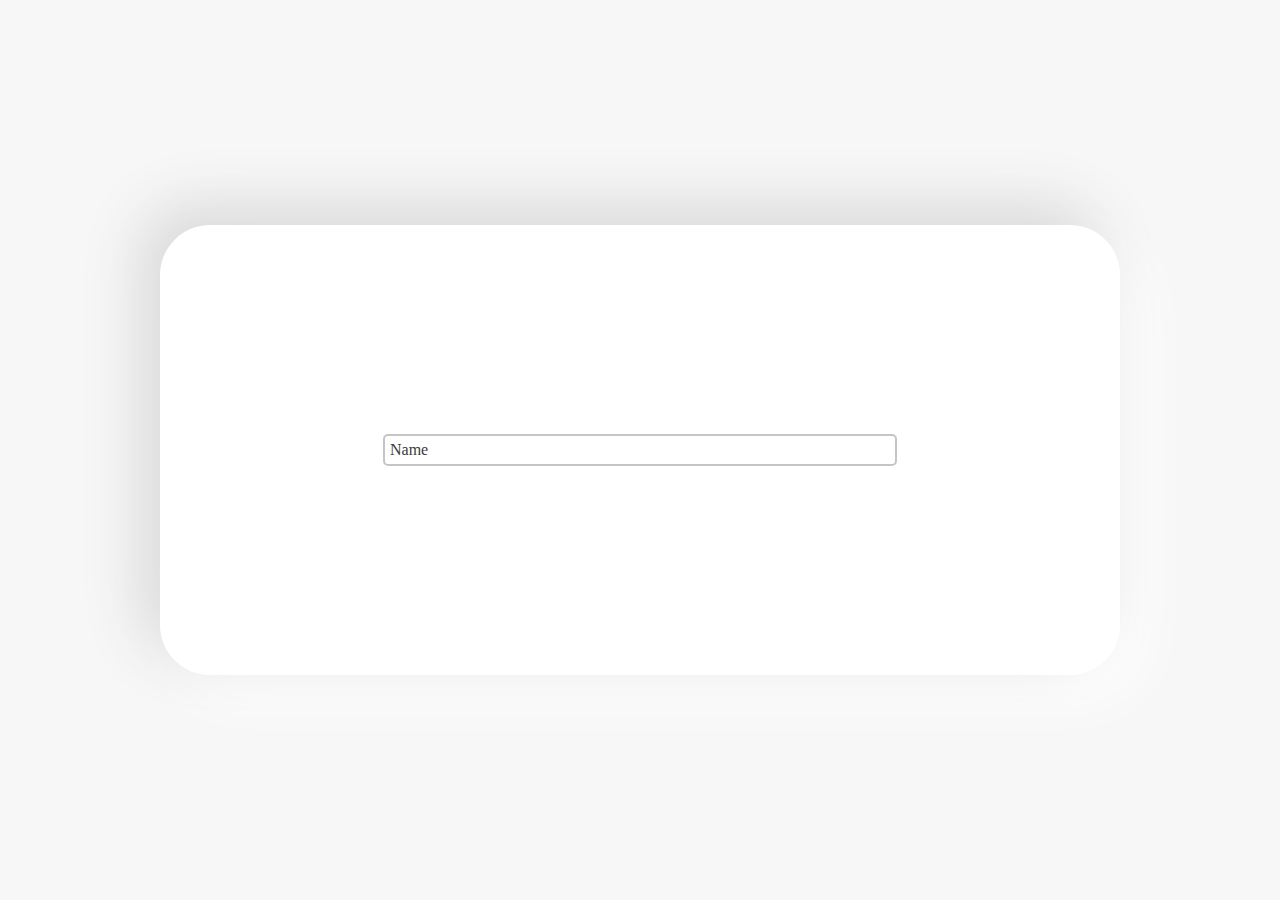
==== index.html @ 764f714a "wrote the main logic" ====
<!DOCTYPE html>
<html lang="en">
<head>
    <meta charset="UTF-8">
    <meta name="viewport" content="width=device-width, initial-scale=1.0">
    <title>Document</title>
    <script src="./script.js" defer></script>
    <link rel="stylesheet" href="./styles.css">
    <link rel="stylesheet" href="https://cdnjs.cloudflare.com/ajax/libs/font-awesome/6.5.2/css/all.min.css" integrity="sha512-SnH5WK+bZxgPHs44uWIX+LLJAJ9/2PkPKZ5QiAj6Ta86w+fsb2TkcmfRyVX3pBnMFcV7oQPJkl9QevSCWr3W6A==" crossorigin="anonymous" referrerpolicy="no-referrer" />
</head>
<body>
    <div>
        <div class="beautiful-input">
            <input type="text" placeholder=" " pattern="[1-3]">
            <label>Name</label>
            <div class="status">
                <i class="fa-solid fa-circle-check" style="color: #008000;"></i>
                <i class="fa-solid fa-circle-xmark" style="color: #c60000;"></i>
            </div>
        </div>
    </div>
</body>
</html>
---- styles.css ----
body{
    margin: 0;
    padding: 0;
    width: 100%;
    height: 100dvh;
    background-color: #f7f7f7;
    display: flex;
    justify-content: center;
    align-items: center;
}

body > div{
    width: 75%;
    height: 50%;
    background-color: white;
    border-radius: 50px;
    background: #ffffff;
    box-shadow:  -20px -20px 60px #d9d9d9,
                20px 20px 60px #ffffff;
    display: flex;
    justify-content: center;
    align-items: center;
}

.beautiful-input{
    width: 500px;
    border: 2px solid #c5c5c5;
    background-color: white;
    color: #3a3a3a;
    padding: 5px;
    border-radius: 5px;
    transition: 0.2s;
    display: grid;
    cursor: pointer;
}

.beautiful-input.active{
    border-color: #57bbfd;
    color: #000000;
    -webkit-box-shadow: 0px 0px 5px 1px rgba(120,203,255,0.75);
    -moz-box-shadow: 0px 0px 5px 1px rgba(120,203,255,0.75);
    box-shadow: 0px 0px 5px 1px rgba(120,203,255,0.75);
    cursor: text;
}

.beautiful-input.valid{
    border-color: #008000;
    color: #000000;
    grid-template-columns: auto 16px;
    gap: 5px;
    cursor: text;
    -webkit-box-shadow: unset;
    -moz-box-shadow: unset;
    box-shadow: unset;
}

.beautiful-input.invalid{
    border-color: #c60000;
    color: #000000;
    grid-template-columns: auto 16px;
    gap: 5px;
    cursor: text;
}

.beautiful-input.disabled{
    background-color: #f7f7f7;
    color: #3a3a3a;
    pointer-events: none;
    cursor: not-allowed;
}

.beautiful-input > label{
    all: unset;
    color: inherit;
    position: absolute;
    transition: 0.2s;
}

.beautiful-input.active > label{
    font-size: 0.7rem;
    margin-top: calc(-1rem);
    background-color: white;
    padding: 0 3px;
}

.beautiful-input > input{
    all: unset;
    color: inherit;
}

.beautiful-input > input:not(:placeholder-shown) + label{
    font-size: 0.7rem;
    margin-top: calc(-1rem);
    background-color: white;
    padding: 0 3px;
}

.beautiful-input > .status{
    background-color: inherit;
    width: max-content;
}

.beautiful-input > .status > i{
    display: none;
}

.beautiful-input.valid > .status > .fa-circle-check{
    display: unset;
}

.beautiful-input.invalid > .status > .fa-circle-xmark{
    display: unset;
}
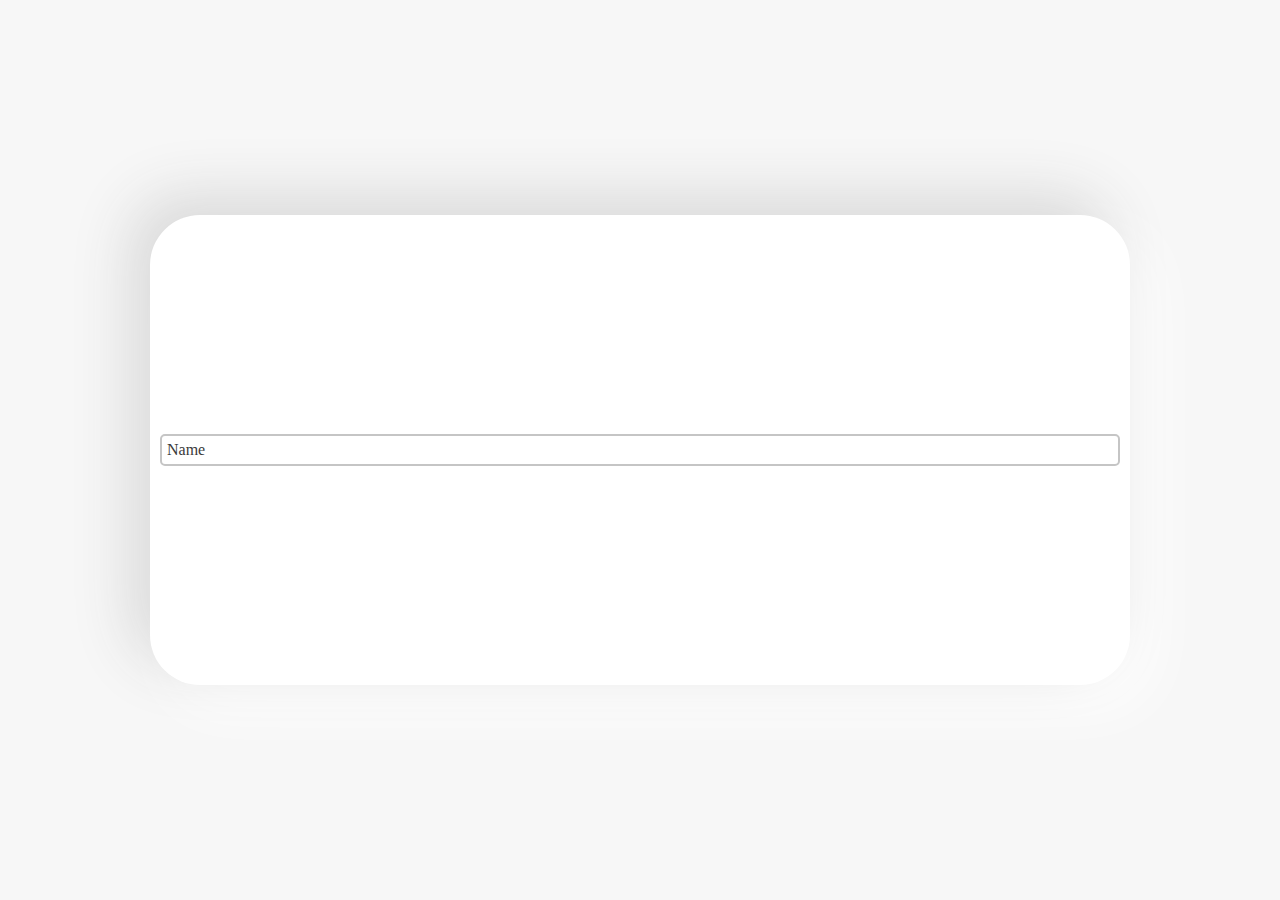
==== commit c3c5e2dd: "made component" ====
--- a/index.html
+++ b/index.html
@@ -4,20 +4,15 @@
     <meta charset="UTF-8">
     <meta name="viewport" content="width=device-width, initial-scale=1.0">
     <title>Document</title>
+    <script src="./uiComponents.js" defer></script>
     <script src="./script.js" defer></script>
     <link rel="stylesheet" href="./styles.css">
     <link rel="stylesheet" href="https://cdnjs.cloudflare.com/ajax/libs/font-awesome/6.5.2/css/all.min.css" integrity="sha512-SnH5WK+bZxgPHs44uWIX+LLJAJ9/2PkPKZ5QiAj6Ta86w+fsb2TkcmfRyVX3pBnMFcV7oQPJkl9QevSCWr3W6A==" crossorigin="anonymous" referrerpolicy="no-referrer" />
 </head>
 <body>
     <div>
-        <div class="beautiful-input">
-            <input type="text" placeholder=" " pattern="[1-3]">
-            <label>Name</label>
-            <div class="status">
-                <i class="fa-solid fa-circle-check" style="color: #008000;"></i>
-                <i class="fa-solid fa-circle-xmark" style="color: #c60000;"></i>
-            </div>
-        </div>
+        <pretty-text-input name="Name" pattern="[A-z]"></pretty-text-input>
     </div>
+    
 </body>
 </html>--- a/styles.css
+++ b/styles.css
@@ -20,94 +20,15 @@
     display: flex;
     justify-content: center;
     align-items: center;
+    display: grid;
+    gap: 10px;
+    grid-template-columns: repeat(7, 1fr);
+    padding: 10px;
+    justify-items: stretch;
 }
 
-.beautiful-input{
-    width: 500px;
-    border: 2px solid #c5c5c5;
-    background-color: white;
-    color: #3a3a3a;
-    padding: 5px;
-    border-radius: 5px;
-    transition: 0.2s;
-    display: grid;
-    cursor: pointer;
+pretty-text-input{
+    width: 100%;
+    grid-column: 1 / 8;
 }
 
-.beautiful-input.active{
-    border-color: #57bbfd;
-    color: #000000;
-    -webkit-box-shadow: 0px 0px 5px 1px rgba(120,203,255,0.75);
-    -moz-box-shadow: 0px 0px 5px 1px rgba(120,203,255,0.75);
-    box-shadow: 0px 0px 5px 1px rgba(120,203,255,0.75);
-    cursor: text;
-}
-
-.beautiful-input.valid{
-    border-color: #008000;
-    color: #000000;
-    grid-template-columns: auto 16px;
-    gap: 5px;
-    cursor: text;
-    -webkit-box-shadow: unset;
-    -moz-box-shadow: unset;
-    box-shadow: unset;
-}
-
-.beautiful-input.invalid{
-    border-color: #c60000;
-    color: #000000;
-    grid-template-columns: auto 16px;
-    gap: 5px;
-    cursor: text;
-}
-
-.beautiful-input.disabled{
-    background-color: #f7f7f7;
-    color: #3a3a3a;
-    pointer-events: none;
-    cursor: not-allowed;
-}
-
-.beautiful-input > label{
-    all: unset;
-    color: inherit;
-    position: absolute;
-    transition: 0.2s;
-}
-
-.beautiful-input.active > label{
-    font-size: 0.7rem;
-    margin-top: calc(-1rem);
-    background-color: white;
-    padding: 0 3px;
-}
-
-.beautiful-input > input{
-    all: unset;
-    color: inherit;
-}
-
-.beautiful-input > input:not(:placeholder-shown) + label{
-    font-size: 0.7rem;
-    margin-top: calc(-1rem);
-    background-color: white;
-    padding: 0 3px;
-}
-
-.beautiful-input > .status{
-    background-color: inherit;
-    width: max-content;
-}
-
-.beautiful-input > .status > i{
-    display: none;
-}
-
-.beautiful-input.valid > .status > .fa-circle-check{
-    display: unset;
-}
-
-.beautiful-input.invalid > .status > .fa-circle-xmark{
-    display: unset;
-}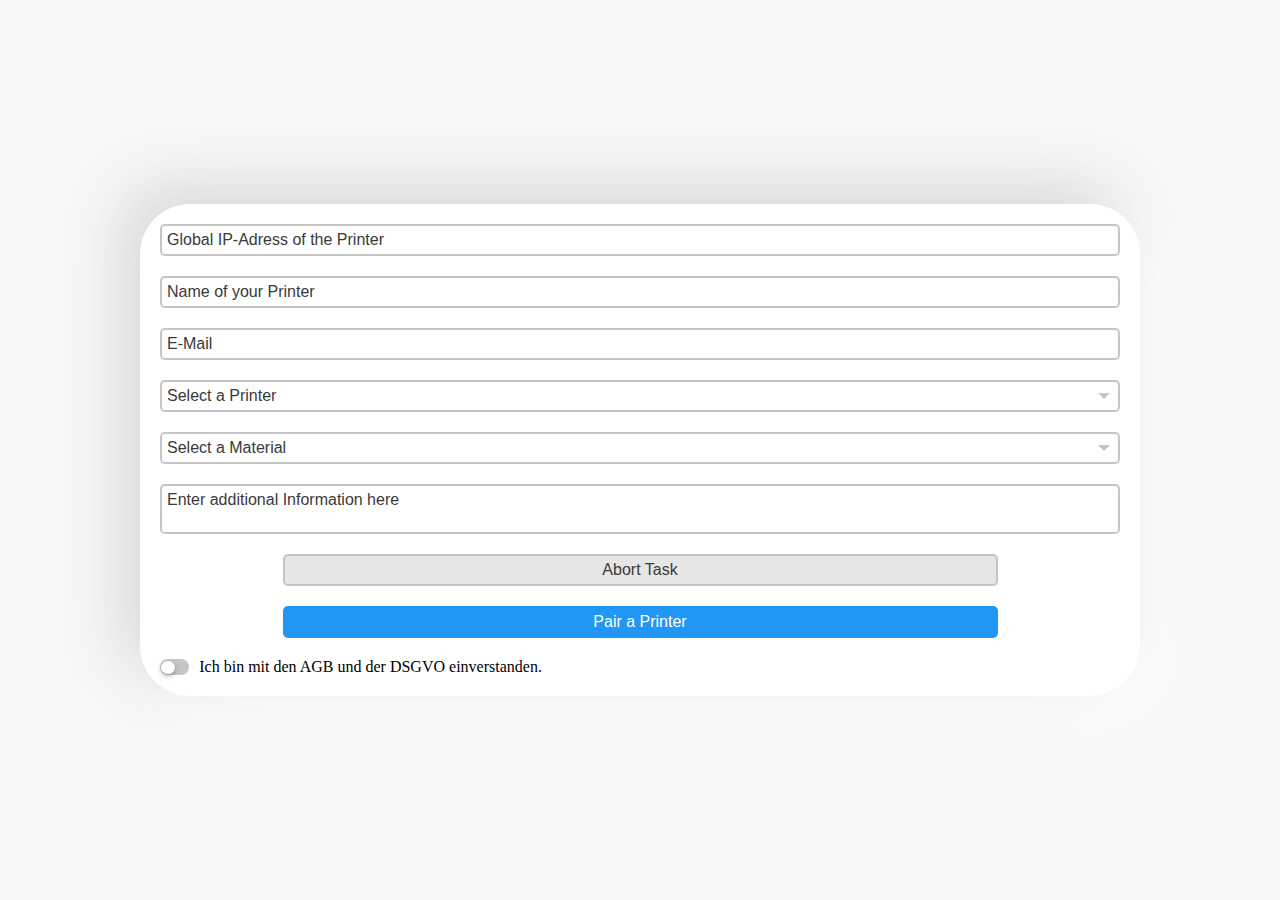
==== commit 00aebe9c: "new components" ====
--- a/index.html
+++ b/index.html
@@ -11,7 +11,41 @@
 </head>
 <body>
     <div>
-        <pretty-text-input name="Name" pattern="[A-z]"></pretty-text-input>
+        <pretty-input name="Global IP-Adress of the Printer" pattern="https://([0-9]+([A-Za-z]+[0-9]+)+)\.diode\.link/"></pretty-input>
+        <pretty-input name="Name of your Printer" pattern=""></pretty-input>
+        <pretty-input name="E-Mail" pattern="[a-z0-9._%+-]+@[a-z0-9.-]+\.[a-z]{2,4}$"></pretty-input>
+        <pretty-select name="Select a Printer">
+            <select>
+                <option value="1">MiiCraft Alpha</option>
+                <option value="2">MiiCraft Alpha 2K</option>
+                <option value="3">MiiCraft Alpha 4K</option>
+                <option value="4">MiiCraft Prime</option>
+                <option value="5">MiiCraft Prime Plus</option>
+                <option value="6">MiiCraft Plus</option>
+                <option value="7">MiiCraft Profession</option>
+                <option value="8">MiiCraft Advance</option>
+                <option value="9">MiiCraft Hyper</option>
+                <option value="10">MiiCraft Ultra</option>
+            </select>
+        </pretty-select>
+        <pretty-select name="Select a Material">
+            <select>
+                <option value="1">MiiCraft BV007</option>
+                <option value="2">MiiCraft BV011</option>
+                <option value="3">Merz Dental Tray</option>
+                <option value="4">Merz Dental Proto</option>
+                <option value="5">Merz Dental Model</option>
+                <option value="6">Merz Dental Cast</option>
+                <option value="7">BASF RG 1100</option>
+                <option value="8">BASF RG 35</option>
+                <option value="9">BASF ST 45</option>
+                <option value="10">Okamoto Model L2</option>
+            </select>
+        </pretty-select>
+        <pretty-text-area name=" Enter additional Information here"></pretty-text-area>
+        <pretty-button>Abort Task</pretty-button>
+        <pretty-button type="primary">Pair a Printer</pretty-button>
+        <pretty-switch>Ich bin mit den AGB und der DSGVO einverstanden.</pretty-switch>
     </div>
     
 </body>
--- a/styles.css
+++ b/styles.css
@@ -11,7 +11,7 @@
 
 body > div{
     width: 75%;
-    height: 50%;
+    min-height: 50%;
     background-color: white;
     border-radius: 50px;
     background: #ffffff;
@@ -21,14 +21,29 @@
     justify-content: center;
     align-items: center;
     display: grid;
-    gap: 10px;
-    grid-template-columns: repeat(7, 1fr);
-    padding: 10px;
+    gap: 20px;
+    grid-template-columns: repeat(8, 1fr);
+    padding: 20px;
     justify-items: stretch;
+    align-content: center;
 }
 
-pretty-text-input{
-    width: 100%;
-    grid-column: 1 / 8;
+pretty-input{
+    grid-column: 1 / 9;
 }
 
+pretty-select, pretty-text-area{
+    grid-column: 1 / 9;
+}
+
+pretty-button:first-of-type{
+    grid-column: 2 / 8;
+}
+
+pretty-button:last-of-type{
+    grid-column: 2 / 8;
+}
+
+pretty-switch{
+    grid-column: 1 / 9;
+}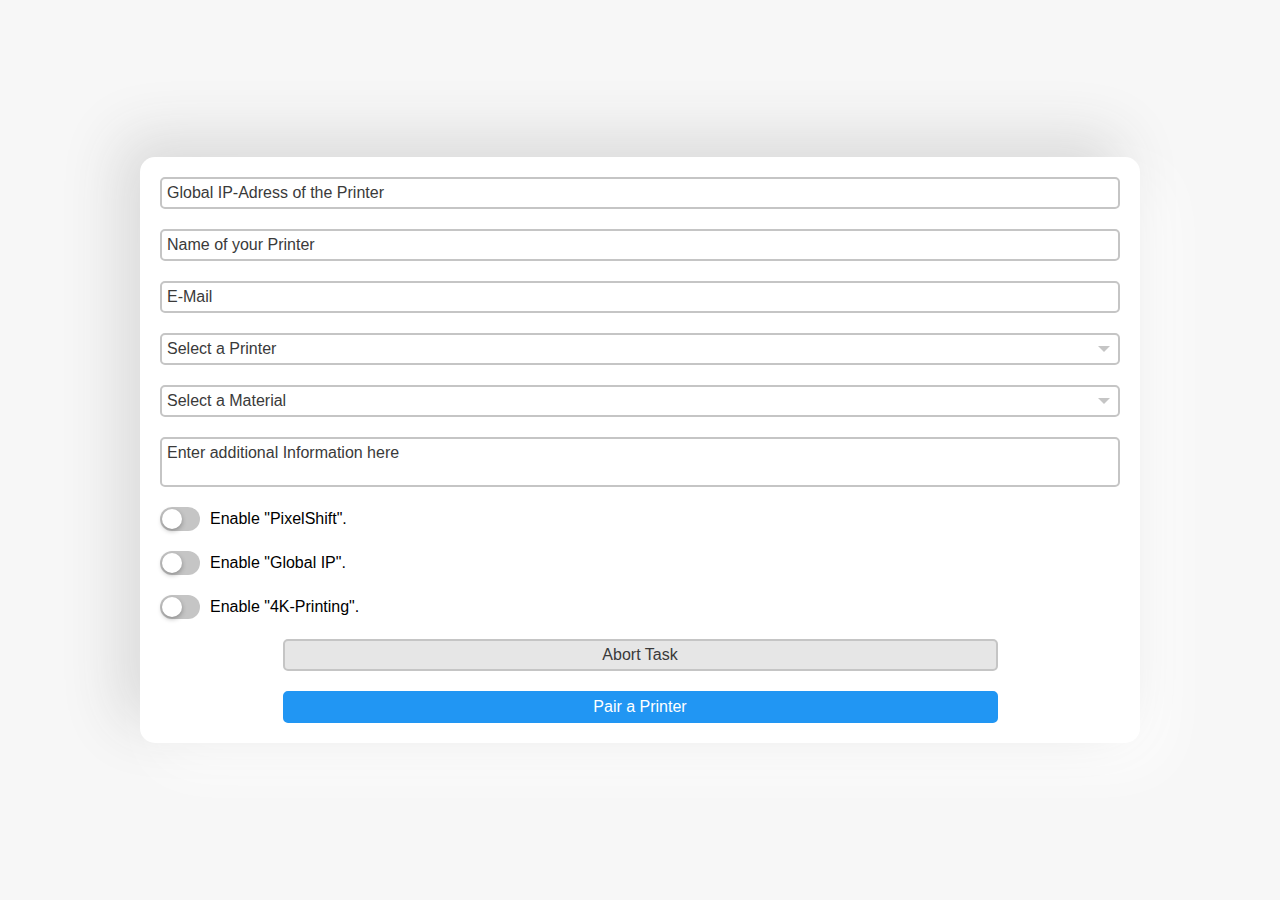
==== commit 57030861: "fixed switch" ====
--- a/index.html
+++ b/index.html
@@ -43,9 +43,11 @@
             </select>
         </pretty-select>
         <pretty-text-area name=" Enter additional Information here"></pretty-text-area>
+        <pretty-switch>Enable "PixelShift".</pretty-switch>
+        <pretty-switch>Enable "Global IP".</pretty-switch>
+        <pretty-switch>Enable "4K-Printing".</pretty-switch>
         <pretty-button>Abort Task</pretty-button>
         <pretty-button type="primary">Pair a Printer</pretty-button>
-        <pretty-switch>Ich bin mit den AGB und der DSGVO einverstanden.</pretty-switch>
     </div>
     
 </body>
--- a/styles.css
+++ b/styles.css
@@ -13,7 +13,7 @@
     width: 75%;
     min-height: 50%;
     background-color: white;
-    border-radius: 50px;
+    border-radius: 15px;
     background: #ffffff;
     box-shadow:  -20px -20px 60px #d9d9d9,
                 20px 20px 60px #ffffff;
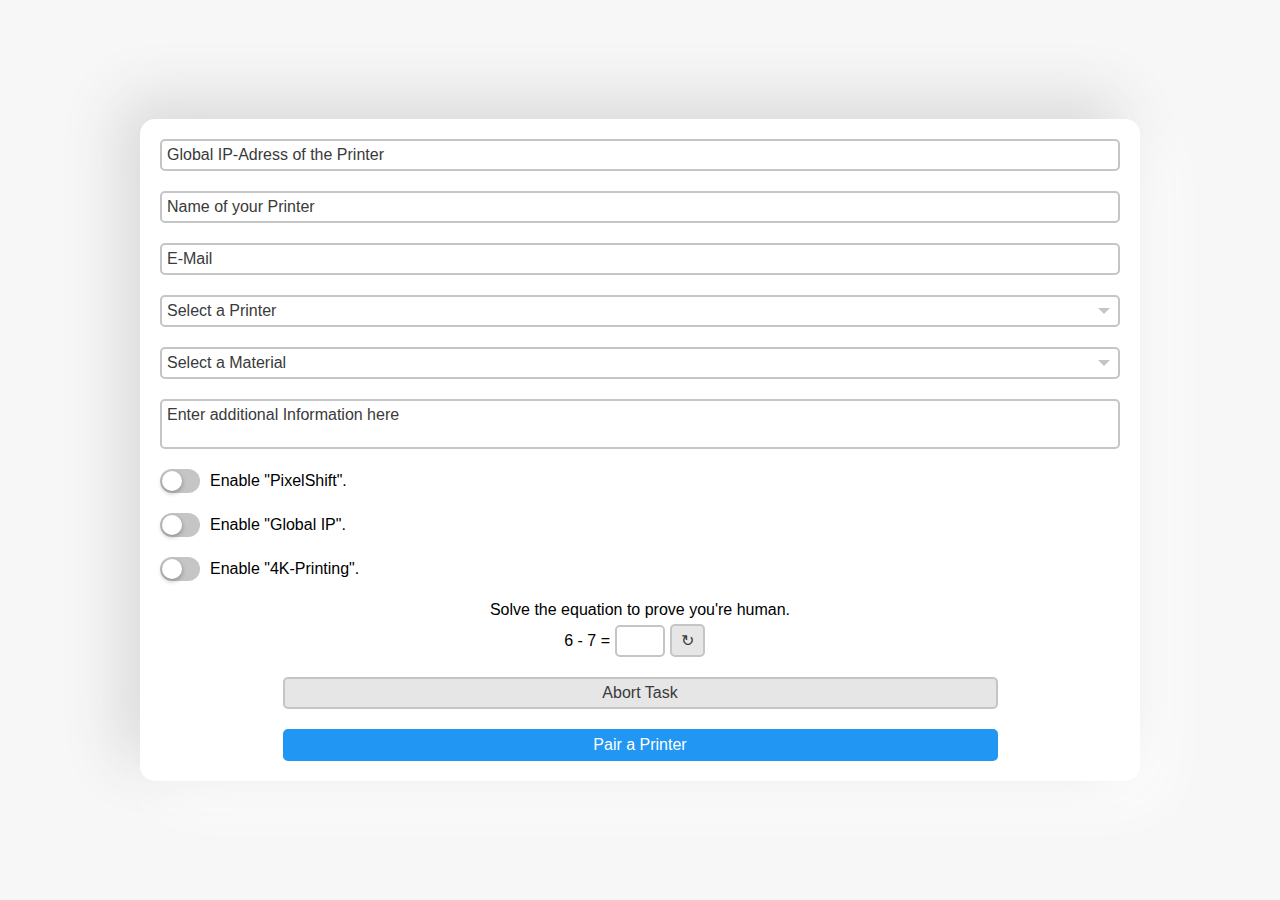
==== commit b9c4dbfb: "burms pairing and login pages" ====
--- a/index.html
+++ b/index.html
@@ -46,6 +46,7 @@
         <pretty-switch>Enable "PixelShift".</pretty-switch>
         <pretty-switch>Enable "Global IP".</pretty-switch>
         <pretty-switch>Enable "4K-Printing".</pretty-switch>
+        <pretty-captcha></pretty-captcha>
         <pretty-button>Abort Task</pretty-button>
         <pretty-button type="primary">Pair a Printer</pretty-button>
     </div>
--- a/styles.css
+++ b/styles.css
@@ -44,6 +44,10 @@
     grid-column: 2 / 8;
 }
 
+pretty-captcha{
+    grid-column: 2 / 8;
+}
+
 pretty-switch{
     grid-column: 1 / 9;
 }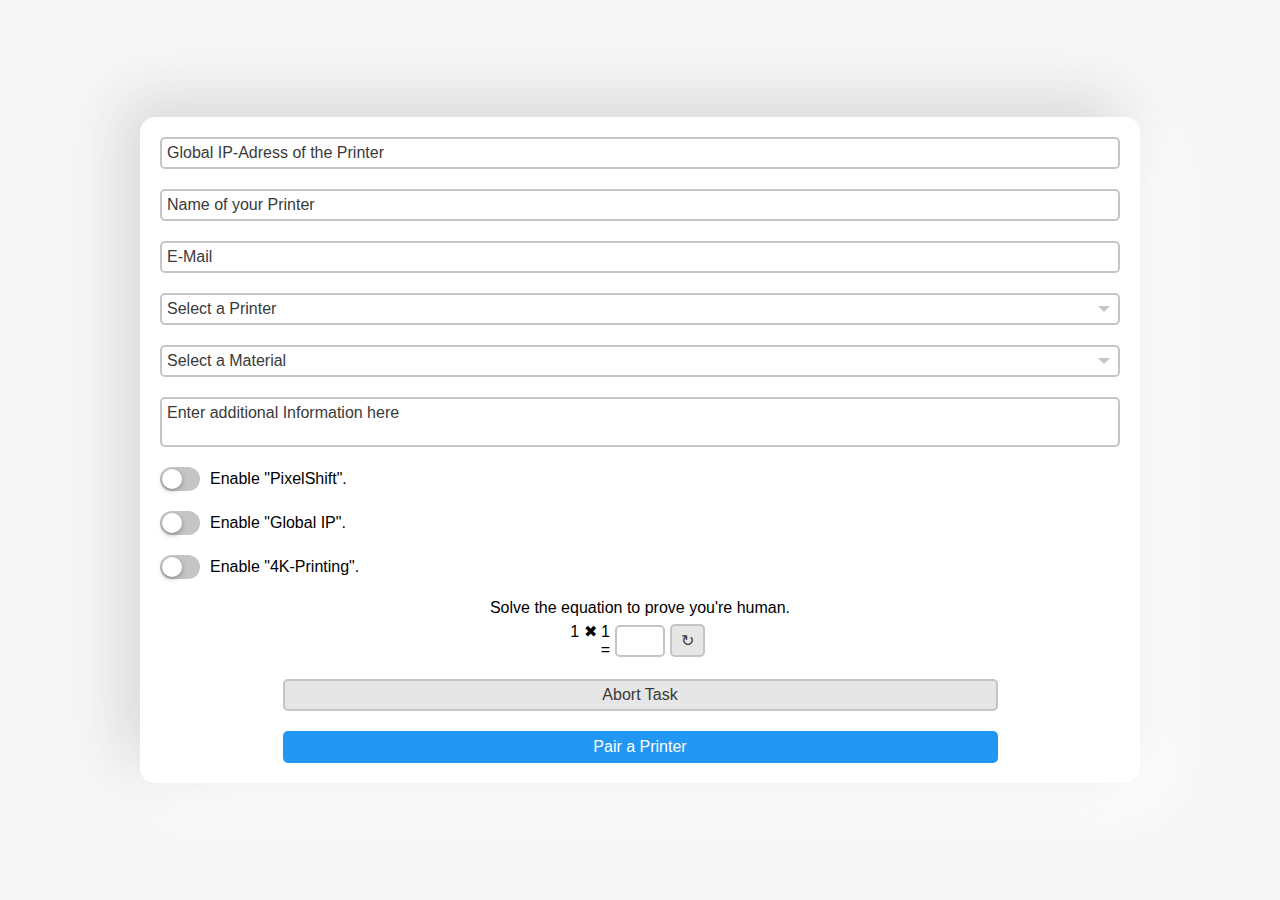
==== commit 5ee64ae9: "dashboard done" ====
--- a/index.html
+++ b/index.html
@@ -49,6 +49,7 @@
         <pretty-captcha></pretty-captcha>
         <pretty-button>Abort Task</pretty-button>
         <pretty-button type="primary">Pair a Printer</pretty-button>
+        <pretty-progress progress="50"></pretty-progress>
     </div>
     
 </body>
